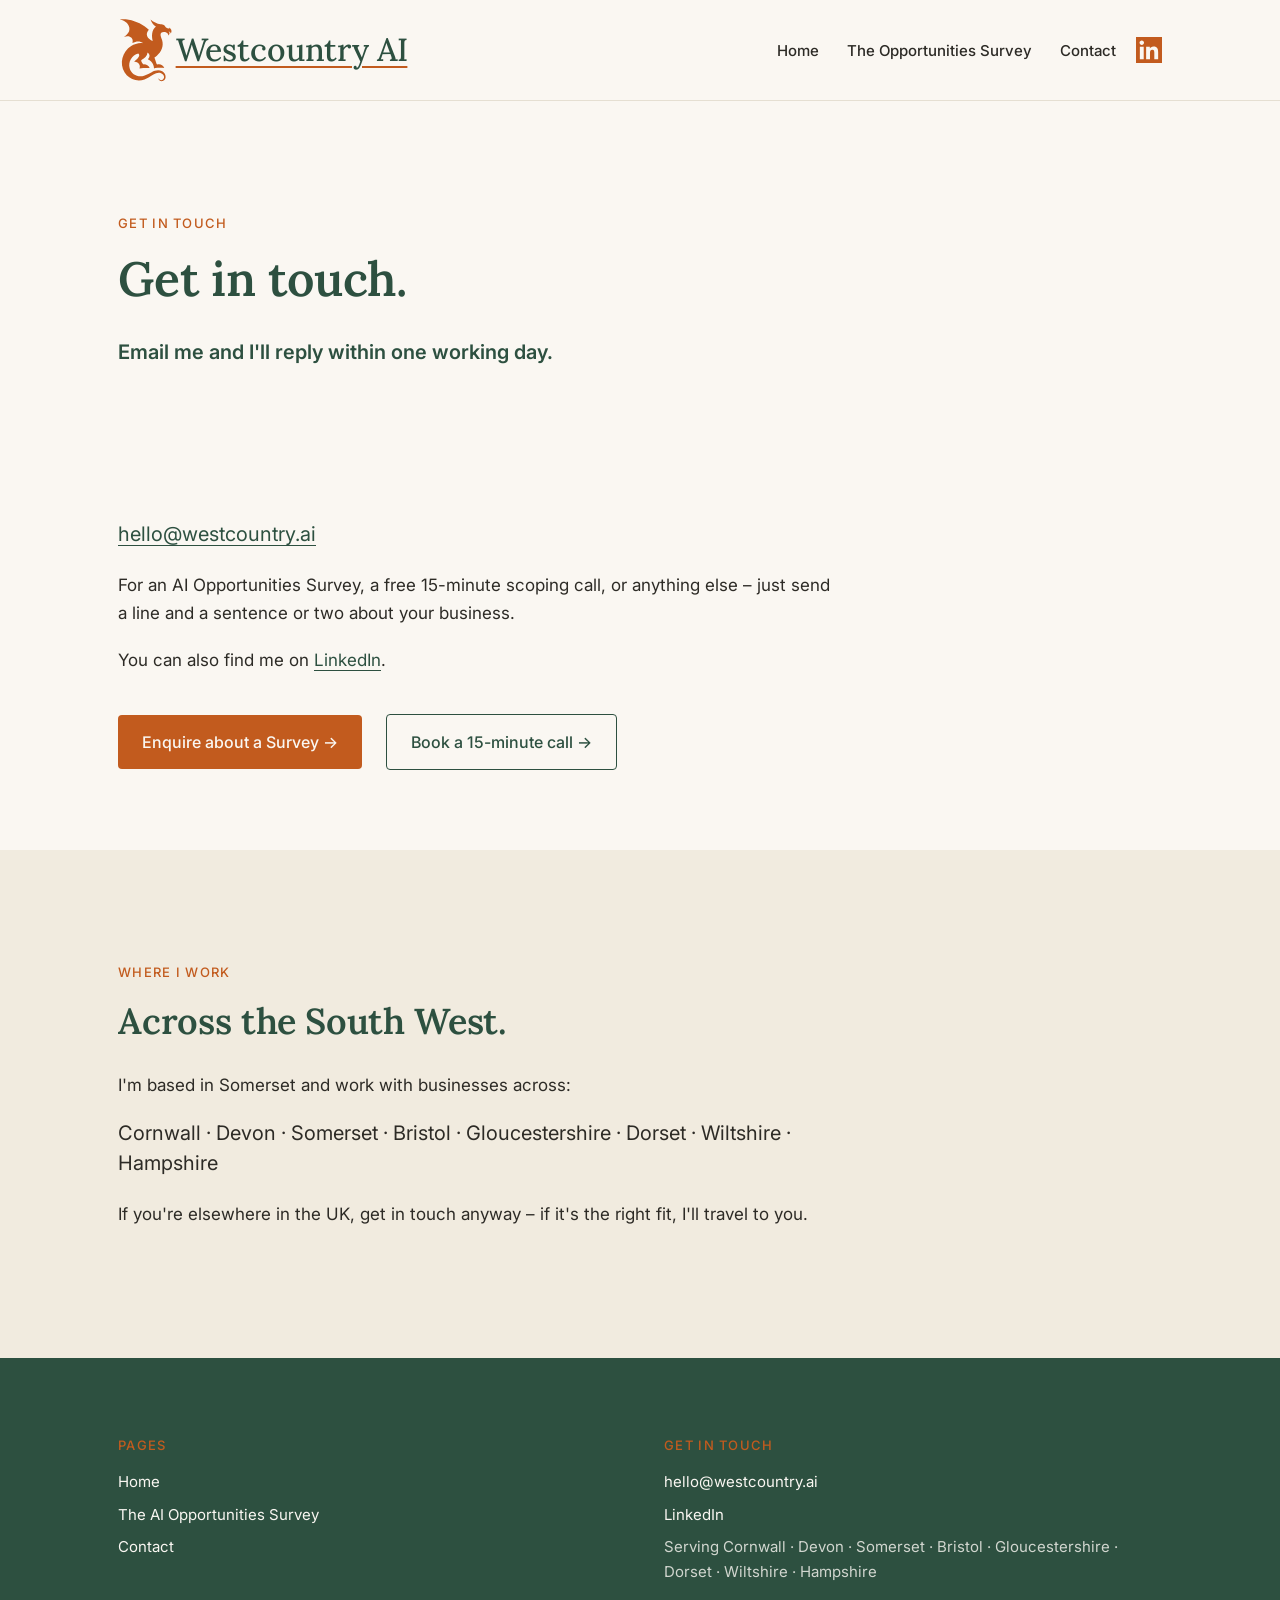
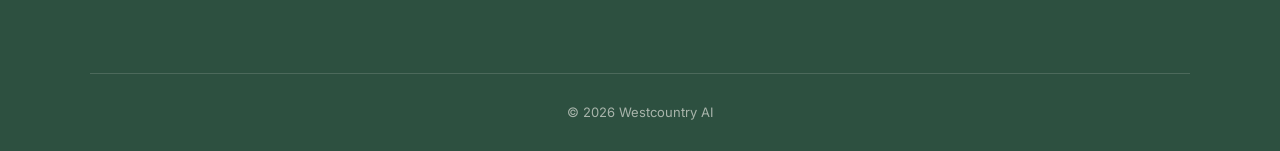
==== contact.html @ 36a750c0 "Initial site — Westcountry AI v1" ====
<!DOCTYPE html>
<html lang="en-GB">
<head>
  <meta charset="UTF-8">
  <meta name="viewport" content="width=device-width, initial-scale=1.0">
  <title>Contact – Westcountry AI</title>
  <meta name="description" content="Get in touch with Westcountry AI. Email hello@westcountry.ai and I'll reply within one working day.">
  <link rel="preconnect" href="https://fonts.googleapis.com">
  <link rel="preconnect" href="https://fonts.gstatic.com" crossorigin>
  <link rel="icon" type="image/svg+xml" href="wyvern.svg">
  <link rel="stylesheet" href="styles.css">
</head>
<body>

  <header class="site-header">
    <nav class="nav" aria-label="Main">
      <a href="index.html" class="logo"><img src="wyvern.svg" alt="" class="logo-icon" aria-hidden="true"><span class="logo-text">Westcountry AI</span></a>
      <ul class="nav-links">
        <li><a href="index.html">Home</a></li>
        <li><a href="opportunities-survey.html">The Opportunities Survey</a></li>
        <li><a href="contact.html">Contact</a></li>
      </ul>
      <a href="https://www.linkedin.com/company/westcountryai" class="nav-social" aria-label="LinkedIn" target="_blank" rel="noopener">
        <svg viewBox="0 0 24 24" aria-hidden="true"><rect width="24" height="24" fill="currentColor"/><path fill="#FAF7F2" d="M7.119 20.452H3.555V9h3.564v11.452zM5.337 7.433c-1.144 0-2.063-.926-2.063-2.065 0-1.138.92-2.063 2.063-2.063 1.14 0 2.064.925 2.064 2.063 0 1.139-.925 2.065-2.064 2.065zm15.115 13.019h-3.554v-5.569c0-1.328-.027-3.037-1.852-3.037-1.853 0-2.136 1.445-2.136 2.939v5.667H9.351V9h3.414v1.561h.046c.477-.9 1.637-1.85 3.37-1.85 3.601 0 4.267 2.37 4.267 5.455v6.286z"/></svg>
      </a>
    </nav>
  </header>

  <main>

    <section class="page-hero">
      <div class="container">
        <p class="section-eyebrow">Get in touch</p>
        <h1>Get in touch.</h1>
        <p class="subhead"><strong>Email me and I'll reply within one working day.</strong></p>
      </div>
    </section>

    <section class="tight">
      <div class="container">
        <div class="prose">
          <p class="lead"><a href="mailto:hello@westcountry.ai">hello@westcountry.ai</a></p>
          <p>For an AI Opportunities Survey, a free 15-minute scoping call, or anything else – just send a line and a sentence or two about your business.</p>
          <p>You can also find me on <a href="https://www.linkedin.com/company/westcountryai" target="_blank" rel="noopener">LinkedIn</a>.</p>
        </div>

        <div class="cta-row" style="margin-top: 2.5rem;">
          <a href="mailto:hello@westcountry.ai?subject=AI%20Opportunities%20Survey%20enquiry" class="btn btn-primary">Enquire about a Survey →</a>
          <a href="mailto:hello@westcountry.ai?subject=15-minute%20scoping%20call%20enquiry" class="btn btn-secondary">Book a 15-minute call →</a>
        </div>
      </div>
    </section>

    <section class="alt">
      <div class="container">
        <p class="section-eyebrow">Where I work</p>
        <h2>Across the South West.</h2>
        <div class="prose">
          <p>I'm based in Somerset and work with businesses across:</p>
          <p class="lead">Cornwall · Devon · Somerset · Bristol · Gloucestershire · Dorset · Wiltshire · Hampshire</p>
          <p>If you're elsewhere in the UK, get in touch anyway – if it's the right fit, I'll travel to you.</p>
        </div>
      </div>
    </section>

  </main>

  <footer class="site-footer">
    <div class="footer-grid">
      <div>
        <h4>Pages</h4>
        <ul>
          <li><a href="index.html">Home</a></li>
          <li><a href="opportunities-survey.html">The AI Opportunities Survey</a></li>
          <li><a href="contact.html">Contact</a></li>
        </ul>
      </div>
      <div>
        <h4>Get in touch</h4>
        <p><a href="mailto:hello@westcountry.ai">hello@westcountry.ai</a></p>
        <p><a href="https://www.linkedin.com/company/westcountryai" target="_blank" rel="noopener">LinkedIn</a></p>
        <p>Serving Cornwall · Devon · Somerset · Bristol · Gloucestershire · Dorset · Wiltshire · Hampshire</p>
      </div>
    </div>
    <div class="copyright">© 2026 Westcountry AI</div>
  </footer>

</body>
</html>
---- styles.css ----
/* ============================================
   Westcountry AI – site styles
   v1, plain CSS, no framework
   ============================================ */

/* ---- Fonts (Google Fonts) ---- */
@import url('https://fonts.googleapis.com/css2?family=Lora:ital,wght@0,400..700;1,400..700&family=Inter:wght@400;500;600;700&display=swap');

/* ---- Reset ---- */
*, *::before, *::after {
  box-sizing: border-box;
  margin: 0;
  padding: 0;
}

html {
  scroll-behavior: smooth;
  -webkit-text-size-adjust: 100%;
}

img, svg {
  max-width: 100%;
  height: auto;
  display: block;
}

button {
  font: inherit;
}

/* ---- Design tokens ---- */
:root {
  /* Palette */
  --bg: #FAF7F2;
  --bg-alt: #F1EBDF;
  --bg-dark: #2D5040;
  --text: #2D2B26;
  --text-muted: #5C5950;
  --primary: #2D5040;
  --accent: #C25B1E;
  --accent-hover: #A04816;
  --border: #E5DFD2;

  /* Type */
  --font-heading: 'Lora', Georgia, serif;
  --font-body: 'Inter', -apple-system, system-ui, sans-serif;

  /* Type scale (mobile defaults; larger via clamp) */
  --fs-display: clamp(2.5rem, 6vw, 4.5rem);  /* H1 hero */
  --fs-h1: clamp(2rem, 4.5vw, 3rem);          /* page H1 */
  --fs-h2: clamp(1.625rem, 3vw, 2.25rem);     /* H2 */
  --fs-h3: clamp(1.25rem, 2vw, 1.5rem);       /* H3 */
  --fs-large: 1.25rem;                         /* lead paragraphs */
  --fs-body: 1.0625rem;                        /* 17px body */
  --fs-small: 0.9375rem;                       /* 15px */
  --fs-caption: 0.8125rem;                     /* 13px */

  /* Spacing */
  --space-xxs: 0.25rem;
  --space-xs: 0.5rem;
  --space-s: 1rem;
  --space-m: 1.75rem;
  --space-l: 3rem;
  --space-xl: 5rem;
  --space-xxl: 7rem;

  /* Layout */
  --max-prose: 65ch;
  --max-content: 1100px;
}

/* ---- Base ---- */
body {
  background: var(--bg);
  color: var(--text);
  font-family: var(--font-body);
  font-size: var(--fs-body);
  line-height: 1.65;
  font-feature-settings: "kern", "liga", "calt";
  -webkit-font-smoothing: antialiased;
  -moz-osx-font-smoothing: grayscale;
}

h1, h2, h3, h4 {
  font-family: var(--font-heading);
  color: var(--primary);
  line-height: 1.2;
  letter-spacing: -0.005em;
}

h1 {
  font-size: var(--fs-h1);
  font-weight: 600;
}

h2 {
  font-size: var(--fs-h2);
  font-weight: 600;
  margin-bottom: var(--space-m);
}

h3 {
  font-size: var(--fs-h3);
  font-weight: 600;
  margin-bottom: var(--space-s);
}

p {
  margin-bottom: 1.1em;
  max-width: 65ch;
}

a {
  color: var(--primary);
  text-decoration: underline;
  text-decoration-thickness: 1px;
  text-underline-offset: 4px;
  transition: color 0.15s ease;
}

a:hover {
  color: var(--accent);
}

strong {
  font-weight: 600;
  color: var(--primary);
}

em {
  font-style: italic;
}

::selection {
  background: var(--accent);
  color: var(--bg);
}

/* ---- Layout ---- */
.container {
  max-width: var(--max-content);
  margin: 0 auto;
  padding: 0 var(--space-m);
}

.prose {
  max-width: var(--max-prose);
}

.prose-narrow {
  max-width: 55ch;
}

section {
  padding: var(--space-xxl) 0;
}

section.alt {
  background: var(--bg-alt);
}

section.tight {
  padding: var(--space-xl) 0;
}

.section-eyebrow {
  font-family: var(--font-body);
  font-size: var(--fs-caption);
  text-transform: uppercase;
  letter-spacing: 0.1em;
  color: var(--accent);
  font-weight: 500;
  margin-bottom: var(--space-s);
}

/* ---- Header ---- */
.site-header {
  position: sticky;
  top: 0;
  z-index: 100;
  background: color-mix(in srgb, var(--bg) 92%, transparent);
  backdrop-filter: saturate(180%) blur(10px);
  -webkit-backdrop-filter: saturate(180%) blur(10px);
  border-bottom: 1px solid var(--border);
}

.nav {
  display: flex;
  align-items: center;
  justify-content: flex-start;
  gap: 0;
  max-width: var(--max-content);
  margin: 0 auto;
  padding: 1.125rem var(--space-m);
}

.nav-links {
  margin-left: auto;
}

.nav-social {
  margin-left: 1.25rem;
}

.logo {
  font-family: var(--font-heading);
  font-weight: 500;
  color: var(--primary);
  text-decoration: none;
  font-size: 2rem;
  letter-spacing: -0.005em;
  white-space: nowrap;
  display: inline-flex;
  align-items: center;
  gap: 0.15rem;
}

.logo-icon {
  height: 64px;
  width: auto;
  flex-shrink: 0;
}

.nav-social {
  color: var(--accent);
  display: inline-flex;
  align-items: center;
  text-decoration: none;
  transition: color 0.15s ease;
}

.nav-social svg {
  width: 26px;
  height: 26px;
  display: block;
}

.nav-social:hover {
  color: var(--accent-hover);
}

.logo:hover {
  color: var(--primary);
}

.logo-text {
  text-decoration: underline;
  text-decoration-color: var(--accent);
  text-decoration-thickness: 1.5px;
  text-underline-offset: 5px;
}

.nav-links {
  display: flex;
  gap: 1.75rem;
  list-style: none;
  align-items: center;
}

.nav-links a {
  text-decoration: none;
  font-size: var(--fs-small);
  color: var(--text);
  font-weight: 500;
}

.nav-links a:hover {
  color: var(--accent);
}

.nav-cta {
  margin-left: auto;
}

/* ---- Buttons ---- */
.btn {
  display: inline-flex;
  align-items: center;
  gap: 0.5em;
  padding: 0.875rem 1.5rem;
  font-family: var(--font-body);
  font-weight: 500;
  font-size: 1rem;
  text-decoration: none;
  border-radius: 4px;
  cursor: pointer;
  border: none;
  transition: background-color 0.15s ease, color 0.15s ease;
  white-space: nowrap;
}

.btn-primary {
  background: var(--accent);
  color: var(--bg);
}

.btn-primary:hover {
  background: var(--accent-hover);
  color: var(--bg);
}

.btn-secondary {
  background: transparent;
  color: var(--primary);
  border: 1px solid var(--primary);
}

.btn-secondary:hover {
  background: var(--primary);
  color: var(--bg);
}

.btn-text {
  color: var(--primary);
  font-size: var(--fs-small);
  text-decoration: underline;
}

.btn-text:hover {
  color: var(--accent);
}

/* ---- Hero ---- */
.hero {
  padding: var(--space-xxl) 0 var(--space-xl);
}

.hero h1 {
  font-size: var(--fs-display);
  font-weight: 600;
  margin-bottom: var(--space-m);
  max-width: 18ch;
}

.hero .subhead {
  font-size: var(--fs-large);
  color: var(--text);
  margin-bottom: var(--space-l);
  max-width: 55ch;
  line-height: 1.5;
}

.cta-row {
  display: flex;
  flex-wrap: wrap;
  align-items: center;
  gap: 1.5rem;
}

.secondary-cta {
  font-size: var(--fs-small);
  color: var(--text-muted);
  font-style: italic;
}

.secondary-cta a {
  color: var(--primary);
}

/* ---- Three-column ---- */
.three-cols {
  display: grid;
  grid-template-columns: repeat(auto-fit, minmax(260px, 1fr));
  gap: var(--space-l);
  margin-top: var(--space-l);
}

.three-cols .col h3 {
  margin-bottom: var(--space-s);
  color: var(--primary);
}

/* ---- Bullet list ---- */
.bullet-list {
  list-style: none;
  margin: var(--space-m) 0;
}

.bullet-list li {
  padding-left: 1.75rem;
  position: relative;
  margin-bottom: var(--space-s);
  max-width: 65ch;
  line-height: 1.55;
}

.bullet-list li::before {
  content: '–';
  position: absolute;
  left: 0;
  color: var(--accent);
  font-weight: 700;
}

/* ---- Worry / Q&A blocks ---- */
.worries {
  display: grid;
  gap: var(--space-l);
  max-width: 70ch;
  margin-top: var(--space-l);
}

.worry-item .q {
  font-family: var(--font-heading);
  font-style: italic;
  color: var(--primary);
  font-size: 1.25rem;
  font-weight: 500;
  margin-bottom: var(--space-xs);
  line-height: 1.4;
}

.worry-item .a {
  color: var(--text);
  margin: 0;
}

/* ---- Pull quote / testimonial ---- */
.quote-block {
  border-left: 3px solid var(--accent);
  padding-left: var(--space-m);
  margin: var(--space-m) 0;
  max-width: 60ch;
}

.quote-block .quote {
  font-family: var(--font-heading);
  font-style: italic;
  font-size: 1.375rem;
  color: var(--primary);
  line-height: 1.4;
  font-weight: 400;
}

.quote-block .attr {
  font-family: var(--font-body);
  font-style: normal;
  font-size: var(--fs-small);
  color: var(--text-muted);
  margin-top: var(--space-s);
}

/* ---- Final CTA band ---- */
.cta-band {
  background: var(--bg-dark);
  color: var(--bg);
  padding: var(--space-xxl) 0;
}

.cta-band h2,
.cta-band h3 {
  color: var(--bg);
}

.cta-band .subhead {
  color: color-mix(in srgb, var(--bg) 90%, transparent);
  font-size: var(--fs-large);
  margin-bottom: var(--space-l);
  max-width: 55ch;
}

.cta-band .secondary-cta {
  color: color-mix(in srgb, var(--bg) 75%, transparent);
}

.cta-band .secondary-cta a {
  color: var(--bg);
}

/* ---- FAQ accordion-ish (no JS) ---- */
.faq {
  margin-top: var(--space-l);
  max-width: 70ch;
}

.faq details {
  border-bottom: 1px solid var(--border);
  padding: var(--space-m) 0;
}

.faq details:first-child {
  border-top: 1px solid var(--border);
}

.faq summary {
  font-family: var(--font-heading);
  font-size: 1.125rem;
  font-weight: 500;
  color: var(--primary);
  cursor: pointer;
  list-style: none;
  display: flex;
  justify-content: space-between;
  align-items: center;
  gap: var(--space-s);
}

.faq summary::-webkit-details-marker {
  display: none;
}

.faq summary::after {
  content: '+';
  font-weight: 300;
  font-size: 1.5rem;
  color: var(--accent);
  transition: transform 0.2s ease;
}

.faq details[open] summary::after {
  content: '−';
}

.faq details > *:not(summary) {
  margin-top: var(--space-s);
}

/* ---- Day timeline (Opportunities Survey) ---- */
.day-step {
  margin-bottom: var(--space-l);
  padding-left: var(--space-m);
  border-left: 2px solid var(--border);
}

.day-step h3 {
  color: var(--primary);
  margin-bottom: var(--space-xs);
}

.day-step .duration {
  font-size: var(--fs-small);
  color: var(--text-muted);
  font-style: italic;
}

/* ---- Cards (case studies placeholder) ---- */
.card-grid {
  display: grid;
  grid-template-columns: repeat(auto-fit, minmax(260px, 1fr));
  gap: var(--space-m);
  margin-top: var(--space-l);
}

.card {
  background: var(--bg);
  border: 1px solid var(--border);
  padding: var(--space-m);
  border-radius: 6px;
}

.card-empty {
  text-align: center;
  padding: var(--space-xl);
  border: 2px dashed var(--border);
  background: transparent;
  color: var(--text-muted);
  font-style: italic;
  border-radius: 6px;
}

/* ---- Footer ---- */
.site-footer {
  background: var(--primary);
  color: var(--bg);
  padding: var(--space-xl) 0 var(--space-m);
}

.site-footer h4 {
  color: var(--accent);
  font-family: var(--font-body);
  font-size: var(--fs-caption);
  text-transform: uppercase;
  letter-spacing: 0.1em;
  margin-bottom: var(--space-s);
  font-weight: 500;
}

.site-footer a {
  color: var(--bg);
  text-decoration: none;
}

.site-footer a:hover {
  color: var(--accent);
}

.footer-grid {
  display: grid;
  grid-template-columns: repeat(auto-fit, minmax(200px, 1fr));
  gap: var(--space-l);
  max-width: var(--max-content);
  margin: 0 auto;
  padding: 0 var(--space-m);
}

.footer-grid ul {
  list-style: none;
}

.footer-grid li {
  margin-bottom: var(--space-xs);
  font-size: var(--fs-small);
}

.footer-grid p {
  font-size: var(--fs-small);
  color: color-mix(in srgb, var(--bg) 80%, transparent);
  margin-bottom: var(--space-xs);
}

.copyright {
  text-align: center;
  font-size: var(--fs-caption);
  color: color-mix(in srgb, var(--bg) 60%, transparent);
  margin-top: var(--space-xl);
  padding-top: var(--space-m);
  border-top: 1px solid color-mix(in srgb, var(--bg) 15%, transparent);
  max-width: var(--max-content);
  margin-left: auto;
  margin-right: auto;
  padding-left: var(--space-m);
  padding-right: var(--space-m);
}

/* ---- Utility ---- */
.lead {
  font-size: var(--fs-large);
  color: var(--text);
  line-height: 1.5;
}

.muted {
  color: var(--text-muted);
}

.divider {
  border: none;
  height: 1px;
  background: var(--border);
  margin: var(--space-l) 0;
}

.placeholder-note {
  background: color-mix(in srgb, var(--accent) 10%, transparent);
  border-left: 3px solid var(--accent);
  padding: var(--space-s) var(--space-m);
  font-size: var(--fs-small);
  color: var(--text-muted);
  font-style: italic;
  margin: var(--space-m) 0;
}

/* ---- Page-specific helpers ---- */
.page-hero {
  padding: var(--space-xxl) 0 var(--space-l);
}

.page-hero h1 {
  font-size: var(--fs-h1);
  margin-bottom: var(--space-m);
}

.page-hero .subhead {
  font-size: var(--fs-large);
  color: var(--text);
  max-width: 55ch;
}

/* ---- Responsive ---- */
@media (max-width: 880px) {
  .nav {
    flex-wrap: wrap;
    padding: 1rem var(--space-s);
    gap: var(--space-s);
  }

  .nav-links {
    order: 3;
    width: 100%;
    flex-wrap: wrap;
    gap: 1rem;
    padding-top: var(--space-s);
    border-top: 1px solid var(--border);
  }

  .nav-cta {
    margin-left: 0;
  }

  section {
    padding: var(--space-xl) 0;
  }

  .hero {
    padding: var(--space-xl) 0 var(--space-l);
  }

  .footer-grid {
    grid-template-columns: 1fr 1fr;
  }
}

@media (max-width: 520px) {
  .nav-links {
    flex-direction: column;
    align-items: flex-start;
    gap: 0.5rem;
  }

  .nav-cta {
    width: 100%;
  }

  .nav-cta .btn {
    width: 100%;
    justify-content: center;
  }

  .footer-grid {
    grid-template-columns: 1fr;
  }

  .cta-row {
    flex-direction: column;
    align-items: flex-start;
  }
}
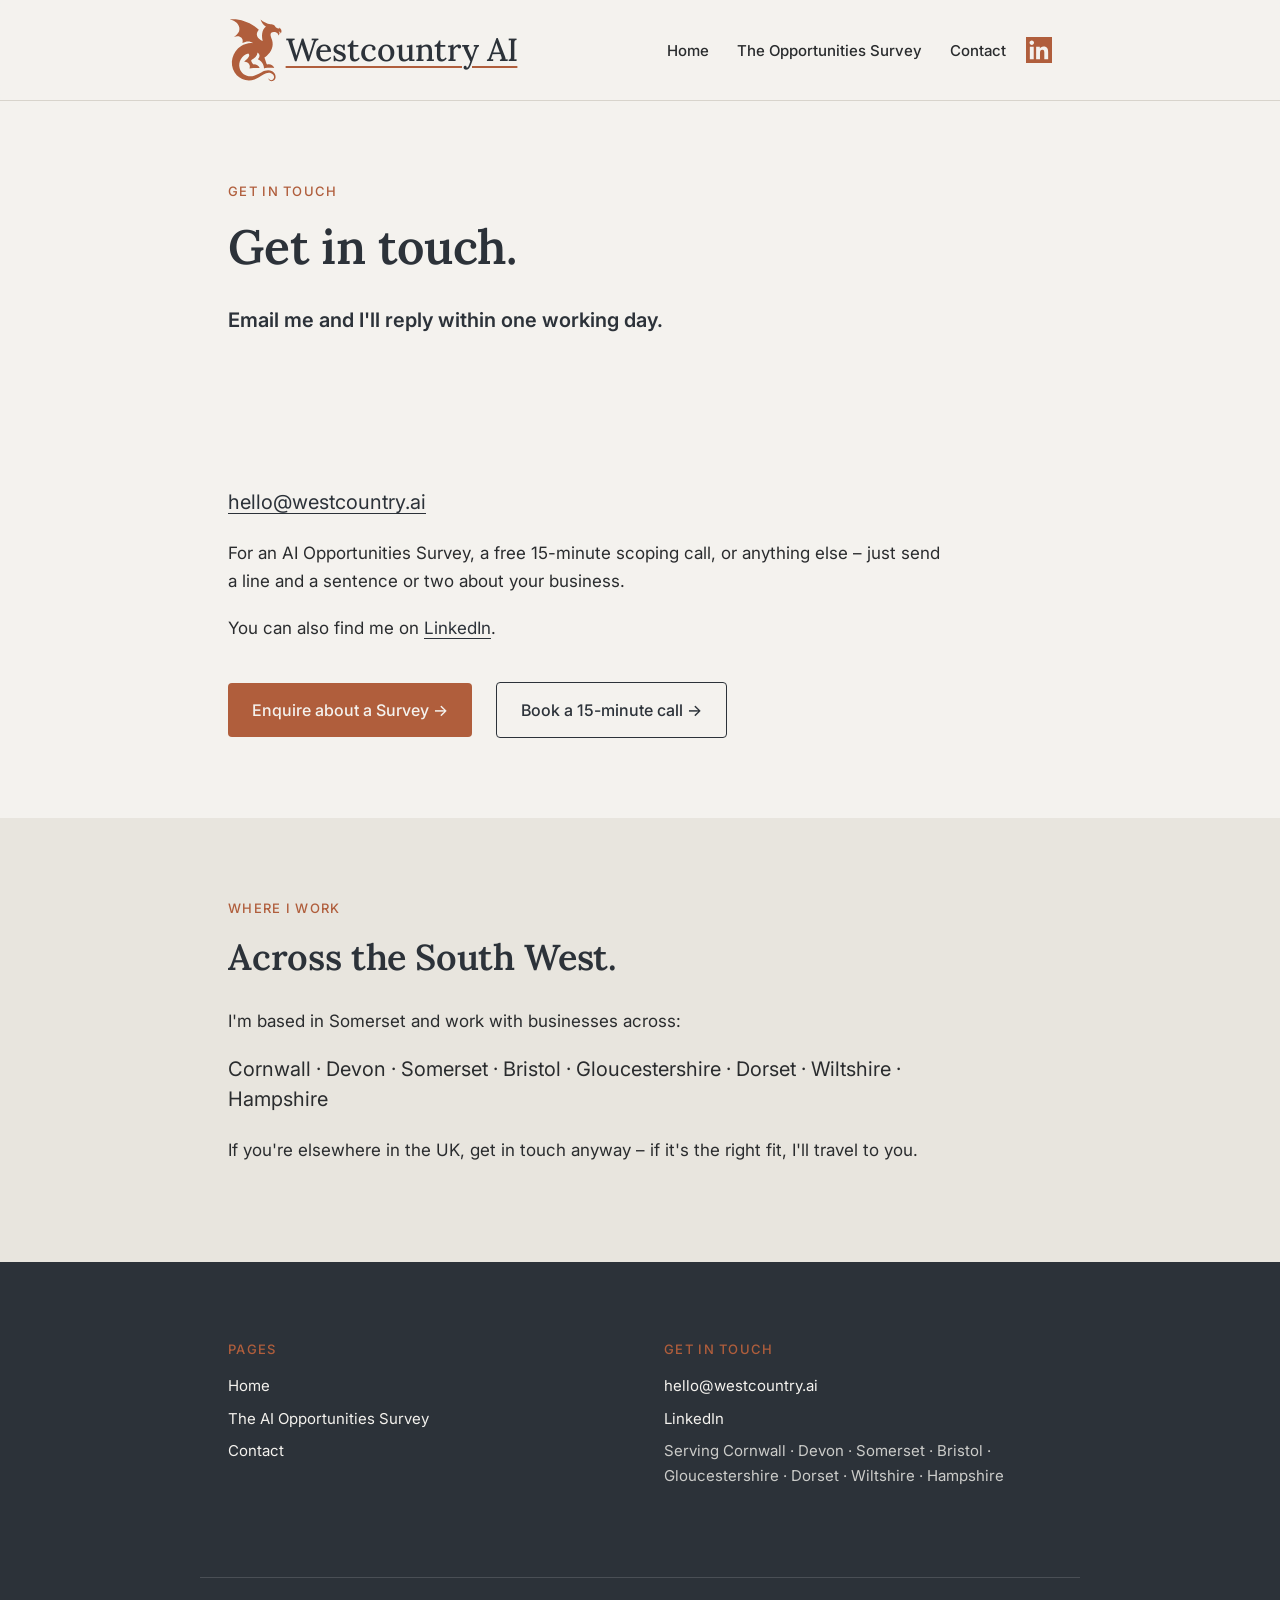
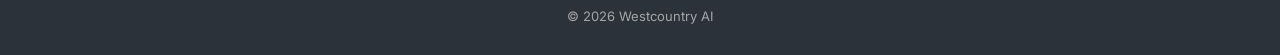
==== commit 53697e69: "Switch palette to Deep Slate + Burnt Sienna Won the round-robin A/B test 4-3-2-1-0 against Soft Jade" ====
--- a/contact.html
+++ b/contact.html
@@ -21,7 +21,7 @@
         <li><a href="contact.html">Contact</a></li>
       </ul>
       <a href="https://www.linkedin.com/company/westcountryai" class="nav-social" aria-label="LinkedIn" target="_blank" rel="noopener">
-        <svg viewBox="0 0 24 24" aria-hidden="true"><rect width="24" height="24" fill="currentColor"/><path fill="#FAF7F2" d="M7.119 20.452H3.555V9h3.564v11.452zM5.337 7.433c-1.144 0-2.063-.926-2.063-2.065 0-1.138.92-2.063 2.063-2.063 1.14 0 2.064.925 2.064 2.063 0 1.139-.925 2.065-2.064 2.065zm15.115 13.019h-3.554v-5.569c0-1.328-.027-3.037-1.852-3.037-1.853 0-2.136 1.445-2.136 2.939v5.667H9.351V9h3.414v1.561h.046c.477-.9 1.637-1.85 3.37-1.85 3.601 0 4.267 2.37 4.267 5.455v6.286z"/></svg>
+        <svg viewBox="0 0 24 24" aria-hidden="true"><rect width="24" height="24" fill="currentColor"/><path fill="#F4F2EE" d="M7.119 20.452H3.555V9h3.564v11.452zM5.337 7.433c-1.144 0-2.063-.926-2.063-2.065 0-1.138.92-2.063 2.063-2.063 1.14 0 2.064.925 2.064 2.063 0 1.139-.925 2.065-2.064 2.065zm15.115 13.019h-3.554v-5.569c0-1.328-.027-3.037-1.852-3.037-1.853 0-2.136 1.445-2.136 2.939v5.667H9.351V9h3.414v1.561h.046c.477-.9 1.637-1.85 3.37-1.85 3.601 0 4.267 2.37 4.267 5.455v6.286z"/></svg>
       </a>
     </nav>
   </header>
--- a/styles.css
+++ b/styles.css
@@ -30,16 +30,16 @@
 
 /* ---- Design tokens ---- */
 :root {
-  /* Palette */
-  --bg: #FAF7F2;
-  --bg-alt: #F1EBDF;
-  --bg-dark: #2D5040;
-  --text: #2D2B26;
-  --text-muted: #5C5950;
-  --primary: #2D5040;
-  --accent: #C25B1E;
-  --accent-hover: #A04816;
-  --border: #E5DFD2;
+  /* Palette — Deep Slate + Burnt Sienna on cool stone */
+  --bg: #F4F2EE;
+  --bg-alt: #E8E5DE;
+  --bg-dark: #2C3239;
+  --text: #2A2C2E;
+  --text-muted: #5A5A5C;
+  --primary: #2C3239;
+  --accent: #B05E3C;
+  --accent-hover: #944A2C;
+  --border: #D8D4CC;
 
   /* Type */
   --font-heading: 'Lora', Georgia, serif;
@@ -62,11 +62,11 @@
   --space-m: 1.75rem;
   --space-l: 3rem;
   --space-xl: 5rem;
-  --space-xxl: 7rem;
+  --space-xxl: 5rem;
 
   /* Layout */
   --max-prose: 65ch;
-  --max-content: 1100px;
+  --max-content: 880px;
 }
 
 /* ---- Base ---- */
@@ -329,7 +329,7 @@
   font-size: var(--fs-display);
   font-weight: 600;
   margin-bottom: var(--space-m);
-  max-width: 18ch;
+  max-width: 24ch;
 }
 
 .hero .subhead {
